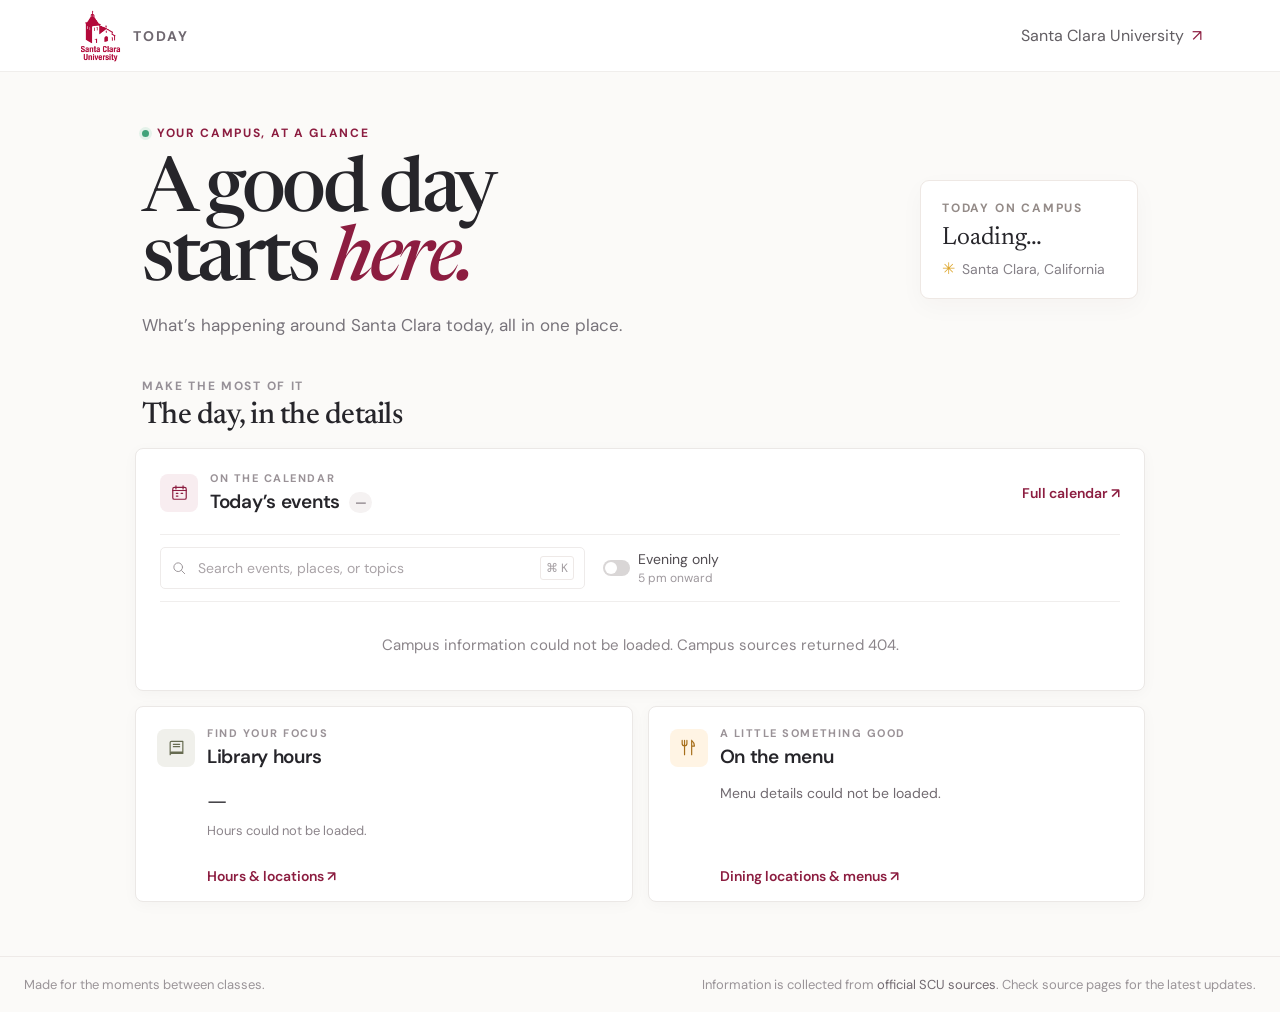
==== index.html @ cd900e77 "Created new Website" ====
<!doctype html>
<html lang="en">
  <head>
    <meta charset="utf-8">
    <meta name="viewport" content="width=device-width, initial-scale=1">
    <meta name="theme-color" content="#8c1d40">
    <title>SCU Today — Santa Clara University</title>
    <link rel="preconnect" href="https://fonts.googleapis.com">
    <link rel="preconnect" href="https://fonts.gstatic.com" crossorigin>
    <link href="https://fonts.googleapis.com/css2?family=DM+Sans:wght@400;500;600;700&family=Newsreader:opsz,wght@6..72,500;6..72,600&display=swap" rel="stylesheet">
    <link rel="stylesheet" href="/styles.css">
    <script src="/app.js" defer></script>
  </head>
  <body>
    <header class="topbar">
      <a class="brand" href="/" aria-label="SCU Today home">
        <img class="brand-logo" src="/assets/scu-logo.png" alt="Santa Clara University">
        <span class="brand-label">TODAY</span>
      </a>
      <a class="campus-link" href="https://www.scu.edu/" target="_blank" rel="noreferrer">Santa Clara University <span aria-hidden="true">↗</span></a>
    </header>

    <main>
      <section class="intro">
        <div class="intro-copy">
          <p class="eyebrow"><span class="live-dot"></span> YOUR CAMPUS, AT A GLANCE</p>
          <h1>A good day<br>starts <em>here.</em></h1>
          <p class="intro-description">What’s happening around Santa Clara today, all in one place.</p>
        </div>
        <div class="date-card">
          <span class="date-label">TODAY ON CAMPUS</span>
          <span class="date-value" id="today-date">Loading…</span>
          <span class="date-note"><span class="sun-icon" aria-hidden="true">✳</span> Santa Clara, California</span>
        </div>
      </section>

      <section class="dashboard" aria-label="Campus information">
        <div class="section-heading">
          <div>
            <p class="eyebrow section-kicker">MAKE THE MOST OF IT</p>
            <h2>The day, in the details</h2>
          </div>
          <span class="updated" id="updated-at"></span>
        </div>

        <section class="events-panel panel" aria-labelledby="events-heading">
          <div class="panel-heading">
            <div class="heading-icon calendar-icon" aria-hidden="true">
              <svg viewBox="0 0 24 24"><rect x="3.5" y="5.5" width="17" height="15" rx="2"/><path d="M7.5 3.5v4M16.5 3.5v4M3.5 9.5h17M8 13h2m4 0h2M8 16.5h2"/></svg>
            </div>
            <div>
              <p class="eyebrow">ON THE CALENDAR</p>
              <h3 id="events-heading">Today’s events <span class="count" id="event-count">—</span></h3>
            </div>
            <a class="text-link panel-link" href="https://events.scu.edu/" target="_blank" rel="noreferrer">Full calendar <span aria-hidden="true">↗</span></a>
          </div>

          <div class="event-tools">
            <label class="search-box">
              <svg viewBox="0 0 24 24" aria-hidden="true"><circle cx="10.8" cy="10.8" r="6.5"/><path d="m16 16 4.5 4.5"/></svg>
              <input id="search" type="search" placeholder="Search events, places, or topics" autocomplete="off">
              <span class="search-shortcut">⌘ K</span>
            </label>
            <label class="evening-filter">
              <input id="evening-only" type="checkbox">
              <span class="switch" aria-hidden="true"></span>
              <span>Evening only <span class="evening-time">5 pm onward</span></span>
            </label>
          </div>

          <div id="events-list" class="events-list" aria-live="polite">
            <div class="loading-row"><span class="spinner" aria-hidden="true"></span> Gathering today’s campus events…</div>
          </div>
          <p class="filter-empty" id="filter-empty" hidden>No events match that search. Try another word or turn off the evening filter.</p>
        </section>

        <div class="info-grid">
          <section class="panel info-panel library-panel" aria-labelledby="library-heading">
            <div class="panel-heading">
              <div class="heading-icon library-icon" aria-hidden="true">
                <svg viewBox="0 0 24 24"><path d="M4 19.5V5.8c0-.9.7-1.6 1.6-1.6H20v15.3H5.6c-.9 0-1.6.7-1.6 1.6Zm0 0c0-.9.7-1.6 1.6-1.6H20M8 8h8m-8 3h8"/></svg>
              </div>
              <div>
                <p class="eyebrow">FIND YOUR FOCUS</p>
                <h3 id="library-heading">Library hours</h3>
              </div>
            </div>
            <div class="hours-value" id="library-hours">—</div>
            <p class="supporting-copy" id="library-status">Checking today’s hours…</p>
            <a class="text-link bottom-link" href="https://scu.libcal.com/hours/" target="_blank" rel="noreferrer">Hours &amp; locations <span aria-hidden="true">↗</span></a>
          </section>

          <section class="panel info-panel dining-panel" aria-labelledby="dining-heading">
            <div class="panel-heading">
              <div class="heading-icon dining-icon" aria-hidden="true">
                <svg viewBox="0 0 24 24"><path d="M7 3v7m-3-7v4a3 3 0 0 0 6 0V3m-3 7v11m9-18v18m0-18c2.2 1.8 3.5 4.4 3.5 7.2H16"/></svg>
              </div>
              <div>
                <p class="eyebrow">A LITTLE SOMETHING GOOD</p>
                <h3 id="dining-heading">On the menu</h3>
              </div>
            </div>
            <div id="dining-content" class="dining-content">
              <p class="supporting-copy">Checking the dining menu…</p>
            </div>
            <a class="text-link bottom-link" href="https://scudining.cafebonappetit.com/#lunch" target="_blank" rel="noreferrer">Dining locations &amp; menus <span aria-hidden="true">↗</span></a>
          </section>
        </div>
      </section>
    </main>

    <footer>
      <p>Made for the moments between classes.</p>
      <p>Information is collected from <a href="https://www.scu.edu/" target="_blank" rel="noreferrer">official SCU sources</a>. Check source pages for the latest updates.</p>
    </footer>
  </body>
</html>
---- styles.css ----
:root {
  color-scheme: light;
  --cardinal: #8c1d40;
  --cardinal-dark: #711632;
  --gold: #f7b538;
  --ink: #26252a;
  --muted: #74727a;
  --line: #ebe8e6;
  --paper: #fbfaf8;
  --serif: "Newsreader", Georgia, serif;
  --sans: "DM Sans", -apple-system, BlinkMacSystemFont, "Segoe UI", sans-serif;
}

* { box-sizing: border-box; }

body {
  margin: 0;
  background: var(--paper);
  color: var(--ink);
  font-family: var(--sans);
  -webkit-font-smoothing: antialiased;
}

a { color: inherit; }

.topbar {
  height: 72px;
  padding: 0 max(6.1vw, 28px);
  display: flex;
  align-items: center;
  justify-content: space-between;
  background: #fff;
  border-bottom: 1px solid #f0eeec;
}

.brand {
  display: inline-flex;
  align-items: center;
  gap: 11px;
  color: var(--cardinal);
  text-decoration: none;
}

.brand-logo { display: block; width: auto; height: 56px; object-fit: contain; }
.brand-label { color: #6f6870; font-size: 14px; font-weight: 700; letter-spacing: .15em; }
.campus-link { color: #625e63; font-size: 16px; text-decoration: none; }
.campus-link span { color: var(--cardinal); margin-left: 4px; }

main {
  width: min(1040px, calc(100% - 48px));
  margin: 0 auto;
}

.intro {
  min-height: 277px;
  padding: 53px 7px 42px;
  display: flex;
  align-items: center;
  justify-content: space-between;
}

.eyebrow {
  margin: 0;
  color: var(--cardinal);
  font-size: 12px;
  font-weight: 700;
  letter-spacing: .14em;
}

.intro-copy .eyebrow { display: flex; align-items: center; gap: 8px; }
.live-dot { width: 7px; height: 7px; border-radius: 50%; background: #41a37a; box-shadow: 0 0 0 3px #e4f2ea; }

h1 {
  margin: 18px 0 10px;
  font-family: var(--serif);
  font-size: clamp(54px, 7vw, 76px);
  font-weight: 500;
  letter-spacing: -.045em;
  line-height: .91;
}

h1 em { color: var(--cardinal); font-weight: 500; }
.intro-description { margin: 17px 0 0; color: #77737a; font-size: 17px; }

.date-card {
  min-width: 218px;
  margin-top: 18px;
  padding: 19px 21px;
  border: 1px solid #eee8e4;
  border-radius: 9px;
  background: #fff;
  box-shadow: 0 8px 24px #42261a08;
}

.date-label { display: block; color: #948b88; font-size: 12px; font-weight: 700; letter-spacing: .15em; }
.date-value { display: block; margin-top: 10px; color: var(--ink); font-family: var(--serif); font-size: 25px; }
.date-note { display: flex; align-items: center; gap: 7px; margin-top: 7px; color: #858087; font-size: 14px; }
.sun-icon { color: #dda52b; font-size: 16px; }

.dashboard { padding-bottom: 54px; }
.section-heading { display: flex; justify-content: space-between; align-items: end; margin: 0 7px 17px; }
.section-kicker { margin-bottom: 7px; color: #969097; }
h2, h3 { margin: 0; }
h2 { font-family: var(--serif); font-size: 30px; font-weight: 500; letter-spacing: -.025em; }
.updated { color: #aaa4a8; font-size: 13px; }

.panel {
  border: 1px solid var(--line);
  border-radius: 8px;
  background: #fff;
  box-shadow: 0 3px 15px #2b151008;
}

.events-panel { padding: 22px 24px 7px; }
.panel-heading { display: flex; align-items: center; gap: 12px; }
.heading-icon {
  width: 38px;
  height: 38px;
  flex: 0 0 38px;
  display: grid;
  place-items: center;
  border-radius: 8px;
}

.heading-icon svg, .search-box svg {
  width: 19px;
  height: 19px;
  fill: none;
  stroke: currentColor;
  stroke-linecap: round;
  stroke-linejoin: round;
  stroke-width: 1.5;
}

.calendar-icon { background: #f8edf0; color: var(--cardinal); }
.library-icon { background: #f0f0eb; color: #666b50; }
.dining-icon { background: #fff4e4; color: #a66e1a; }
.panel-heading .eyebrow { color: #9a9297; font-size: 11px; }
h3 { margin-top: 4px; font-size: 19px; font-weight: 600; letter-spacing: -.015em; }
.count { margin-left: 4px; padding: 2px 6px; border-radius: 20px; background: #f5f2f2; color: #8e858b; font-size: 13px; vertical-align: 1px; }
.panel-link { margin-left: auto; }
.text-link { color: var(--cardinal); font-size: 14px; font-weight: 600; text-decoration: none; }
.text-link:hover { color: var(--cardinal-dark); text-decoration: underline; }

.event-tools {
  display: flex;
  align-items: center;
  gap: 18px;
  margin: 20px 0 5px;
  padding: 12px 0;
  border-top: 1px solid #f0eeed;
  border-bottom: 1px solid #f0eeed;
}

.search-box {
  height: 42px;
  min-width: 240px;
  max-width: 425px;
  flex: 1;
  display: flex;
  align-items: center;
  gap: 9px;
  padding: 0 10px;
  border: 1px solid #eeebea;
  border-radius: 5px;
  color: #9c969a;
}

.search-box svg { width: 16px; height: 16px; flex: 0 0 16px; }
.search-box input { width: 100%; min-width: 0; border: 0; outline: 0; color: var(--ink); background: transparent; font: 14px var(--sans); }
.search-box input::placeholder { color: #aaa4a8; }
.search-shortcut { padding: 3px 5px; border: 1px solid #eee9e7; border-radius: 3px; color: #a39da1; font-size: 12px; white-space: nowrap; }

.evening-filter { display: flex; align-items: center; gap: 8px; color: #514c51; font-size: 14px; cursor: pointer; white-space: nowrap; }
.evening-filter input { position: absolute; opacity: 0; }
.switch { width: 27px; height: 16px; padding: 2px; border-radius: 10px; background: #d9d6d6; transition: background .18s; }
.switch::after { display: block; width: 12px; height: 12px; border-radius: 50%; background: white; content: ""; transition: transform .18s; }
.evening-filter input:checked + .switch { background: var(--cardinal); }
.evening-filter input:checked + .switch::after { transform: translateX(11px); }
.evening-filter input:focus-visible + .switch { outline: 2px solid #332; outline-offset: 2px; }
.evening-time { display: block; margin-top: 2px; color: #9e989d; font-size: 12px; }

.events-list { min-height: 72px; }
.loading-row, .empty-state {
  min-height: 76px;
  display: flex;
  align-items: center;
  justify-content: center;
  gap: 9px;
  color: #8b858a;
  font-size: 15px;
  text-align: center;
}
.spinner { width: 14px; height: 14px; border: 2px solid #eee5e8; border-top-color: var(--cardinal); border-radius: 50%; animation: spin .8s linear infinite; }
@keyframes spin { to { transform: rotate(360deg); } }

.event-row {
  display: grid;
  grid-template-columns: 73px minmax(0, 1fr) auto;
  align-items: center;
  gap: 15px;
  min-height: 76px;
  padding: 12px 2px;
  border-bottom: 1px solid #f0eeed;
}
.event-row:last-child { border-bottom: 0; }
.event-time { color: var(--cardinal); font-size: 14px; font-weight: 700; }
.event-title { display: inline-block; color: #302d32; font-size: 16px; font-weight: 600; line-height: 1.45; text-decoration: none; }
.event-title:hover { color: var(--cardinal); }
.event-place { margin-top: 4px; color: #918a90; font-size: 13px; }
.event-tag { justify-self: end; padding: 5px 8px; border-radius: 20px; background: #f8f3f4; color: #8b5262; font-size: 12px; white-space: nowrap; }
.filter-empty { margin: 0; padding: 0 0 15px; color: #878087; font-size: 14px; text-align: center; }
.source-note { margin: 5px 0 13px; color: #aaa4a8; font-size: 12px; line-height: 1.5; }

.info-grid { display: grid; grid-template-columns: 1fr 1fr; gap: 15px; margin-top: 15px; }
.info-panel { min-height: 196px; display: flex; flex-direction: column; padding: 19px 21px 16px; }
.hours-value { margin: 18px 0 2px 50px; font-family: var(--serif); font-size: 30px; letter-spacing: -.03em; }
.supporting-copy { margin: 2px 0 0 50px; color: #8c858b; font-size: 13px; line-height: 1.55; }
.bottom-link { margin: auto 0 0 50px; padding-top: 15px; }
.dining-content { margin: 13px 0 8px 50px; color: #716a70; font-size: 14px; line-height: 1.6; }
.dining-content p { margin: 0; }
.menu-list { display: flex; flex-wrap: wrap; gap: 5px; margin: 0; padding: 0; list-style: none; }
.menu-list li { padding: 4px 7px; border: 1px solid #f0ece8; border-radius: 4px; }
.dining-panel .bottom-link { margin-top: auto; }

footer {
  min-height: 56px;
  padding: 14px 24px;
  display: flex;
  align-items: center;
  justify-content: space-between;
  gap: 14px;
  border-top: 1px solid #eeeae8;
  color: #9a9498;
  font-size: 13px;
}
footer p { margin: 0; }
footer a { color: #716970; text-decoration: none; }
footer a:hover { color: var(--cardinal); }

@media (min-width: 1200px) { main { width: 1010px; } }
@media (max-width: 650px) {
  .topbar { height: 62px; padding: 0 21px; }
  .brand-logo { height: 48px; }
  .brand-label { font-size: 11px; }
  .campus-link { font-size: 12px; }
  main { width: min(100% - 32px, 520px); }
  .intro { min-height: auto; padding: 42px 2px 34px; align-items: flex-start; flex-direction: column; gap: 21px; }
  h1 { font-size: 60px; }
  .date-card { width: 100%; min-width: 0; margin: 0; padding: 14px 16px; }
  .date-value { font-size: 22px; }
  .section-heading { margin: 0 2px 14px; }
  h2 { font-size: 26px; }
  .updated { max-width: 108px; text-align: right; line-height: 1.5; }
  .events-panel { padding: 17px 15px 6px; }
  .event-tools { align-items: stretch; flex-direction: column; gap: 12px; }
  .search-box { max-width: none; }
  .evening-filter { align-self: flex-start; }
  .event-row { grid-template-columns: 65px minmax(0, 1fr); gap: 10px; }
  .event-tag { display: none; }
  .info-grid { grid-template-columns: 1fr; gap: 11px; margin-top: 11px; }
  .info-panel { min-height: 177px; }
  footer { align-items: flex-start; flex-direction: column; padding: 15px 21px; }
}

@media (prefers-reduced-motion: reduce) {
  *, *::before, *::after { scroll-behavior: auto !important; animation-duration: .01ms !important; transition-duration: .01ms !important; }
}
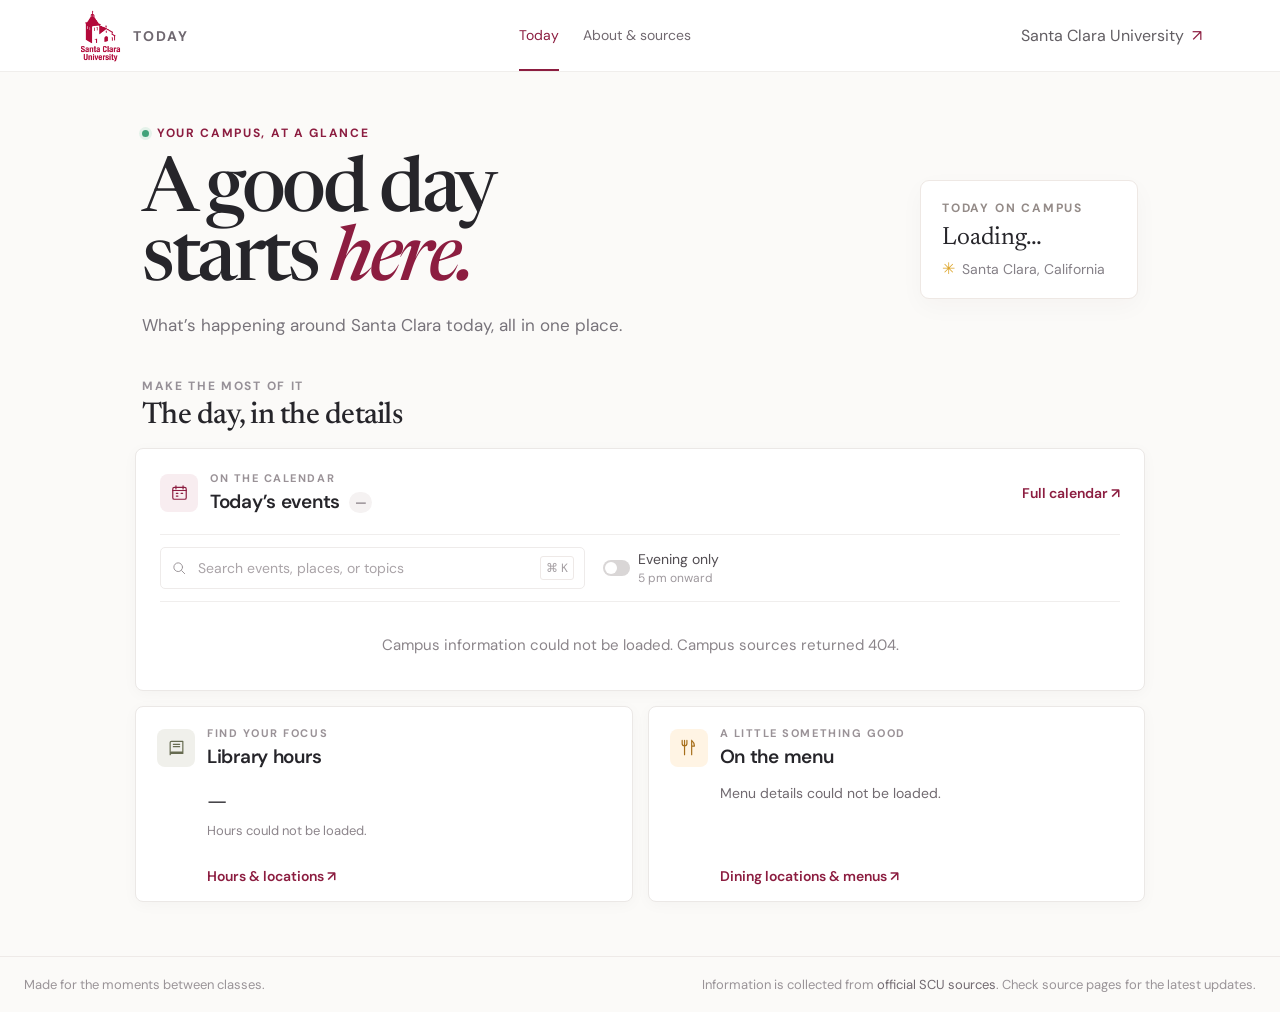
==== commit 8921281f: "Add campus information and sources page Co-authored-by: Copilot <223556219+Copilot@users.noreply.git" ====
--- a/index.html
+++ b/index.html
@@ -17,6 +17,10 @@
         <img class="brand-logo" src="/assets/scu-logo.png" alt="Santa Clara University">
         <span class="brand-label">TODAY</span>
       </a>
+      <nav class="site-nav" aria-label="Main navigation">
+        <a class="site-nav-link is-current" href="/" aria-current="page">Today</a>
+        <a class="site-nav-link" href="/about">About &amp; sources</a>
+      </nav>
       <a class="campus-link" href="https://www.scu.edu/" target="_blank" rel="noreferrer">Santa Clara University <span aria-hidden="true">↗</span></a>
     </header>
 
--- a/styles.css
+++ b/styles.css
@@ -43,6 +43,9 @@
 
 .brand-logo { display: block; width: auto; height: 56px; object-fit: contain; }
 .brand-label { color: #6f6870; font-size: 14px; font-weight: 700; letter-spacing: .15em; }
+.site-nav { display: flex; align-items: center; gap: 24px; height: 100%; }
+.site-nav-link { display: inline-flex; height: 100%; align-items: center; border-bottom: 2px solid transparent; color: #716970; font-size: 14px; text-decoration: none; }
+.site-nav-link:hover, .site-nav-link.is-current { border-bottom-color: var(--cardinal); color: var(--cardinal); }
 .campus-link { color: #625e63; font-size: 16px; text-decoration: none; }
 .campus-link span { color: var(--cardinal); margin-left: 4px; }
 
@@ -98,6 +101,23 @@
 .sun-icon { color: #dda52b; font-size: 16px; }
 
 .dashboard { padding-bottom: 54px; }
+.about-main { max-width: 850px; }
+.about-intro { padding: 64px 7px 30px; }
+.about-intro h1 { margin-top: 20px; }
+.about-intro .intro-description { max-width: 600px; line-height: 1.6; }
+.about-panel { margin-bottom: 18px; padding: 28px 30px; }
+.about-panel h2 { margin: 10px 0 14px; }
+.about-panel > p:not(.eyebrow) { max-width: 710px; color: #666168; font-size: 16px; line-height: 1.75; }
+.about-panel code { padding: 2px 5px; border-radius: 3px; background: #f5f1f1; color: var(--cardinal); font: .9em ui-monospace, SFMono-Regular, Menlo, monospace; }
+.sources-panel { display: grid; grid-template-columns: 1fr 1.2fr; gap: 25px; }
+.source-list { margin: 0; padding: 0; list-style: none; }
+.source-list li { display: flex; flex-direction: column; gap: 4px; padding: 12px 0; border-bottom: 1px solid #f0eeed; }
+.source-list li:first-child { padding-top: 0; }
+.source-list li:last-child { padding-bottom: 0; border-bottom: 0; }
+.source-list a { color: var(--cardinal); font-size: 15px; font-weight: 600; text-decoration: none; }
+.source-list a:hover { text-decoration: underline; }
+.source-list li > span { color: #858087; font-size: 13px; }
+.about-return { margin: 24px 7px 0; }
 .section-heading { display: flex; justify-content: space-between; align-items: end; margin: 0 7px 17px; }
 .section-kicker { margin-bottom: 7px; color: #969097; }
 h2, h3 { margin: 0; }
@@ -240,10 +260,12 @@
 
 @media (min-width: 1200px) { main { width: 1010px; } }
 @media (max-width: 650px) {
-  .topbar { height: 62px; padding: 0 21px; }
+  .topbar { min-height: 62px; height: auto; padding: 7px 21px; flex-wrap: wrap; gap: 0 16px; }
   .brand-logo { height: 48px; }
   .brand-label { font-size: 11px; }
   .campus-link { font-size: 12px; }
+  .site-nav { order: 3; width: 100%; height: 38px; gap: 20px; }
+  .site-nav-link { font-size: 13px; }
   main { width: min(100% - 32px, 520px); }
   .intro { min-height: auto; padding: 42px 2px 34px; align-items: flex-start; flex-direction: column; gap: 21px; }
   h1 { font-size: 60px; }
@@ -260,6 +282,10 @@
   .event-tag { display: none; }
   .info-grid { grid-template-columns: 1fr; gap: 11px; margin-top: 11px; }
   .info-panel { min-height: 177px; }
+  .about-intro { padding: 42px 2px 24px; }
+  .about-panel { padding: 22px 18px; }
+  .about-panel > p:not(.eyebrow) { font-size: 15px; }
+  .sources-panel { grid-template-columns: 1fr; gap: 20px; }
   footer { align-items: flex-start; flex-direction: column; padding: 15px 21px; }
 }
 
